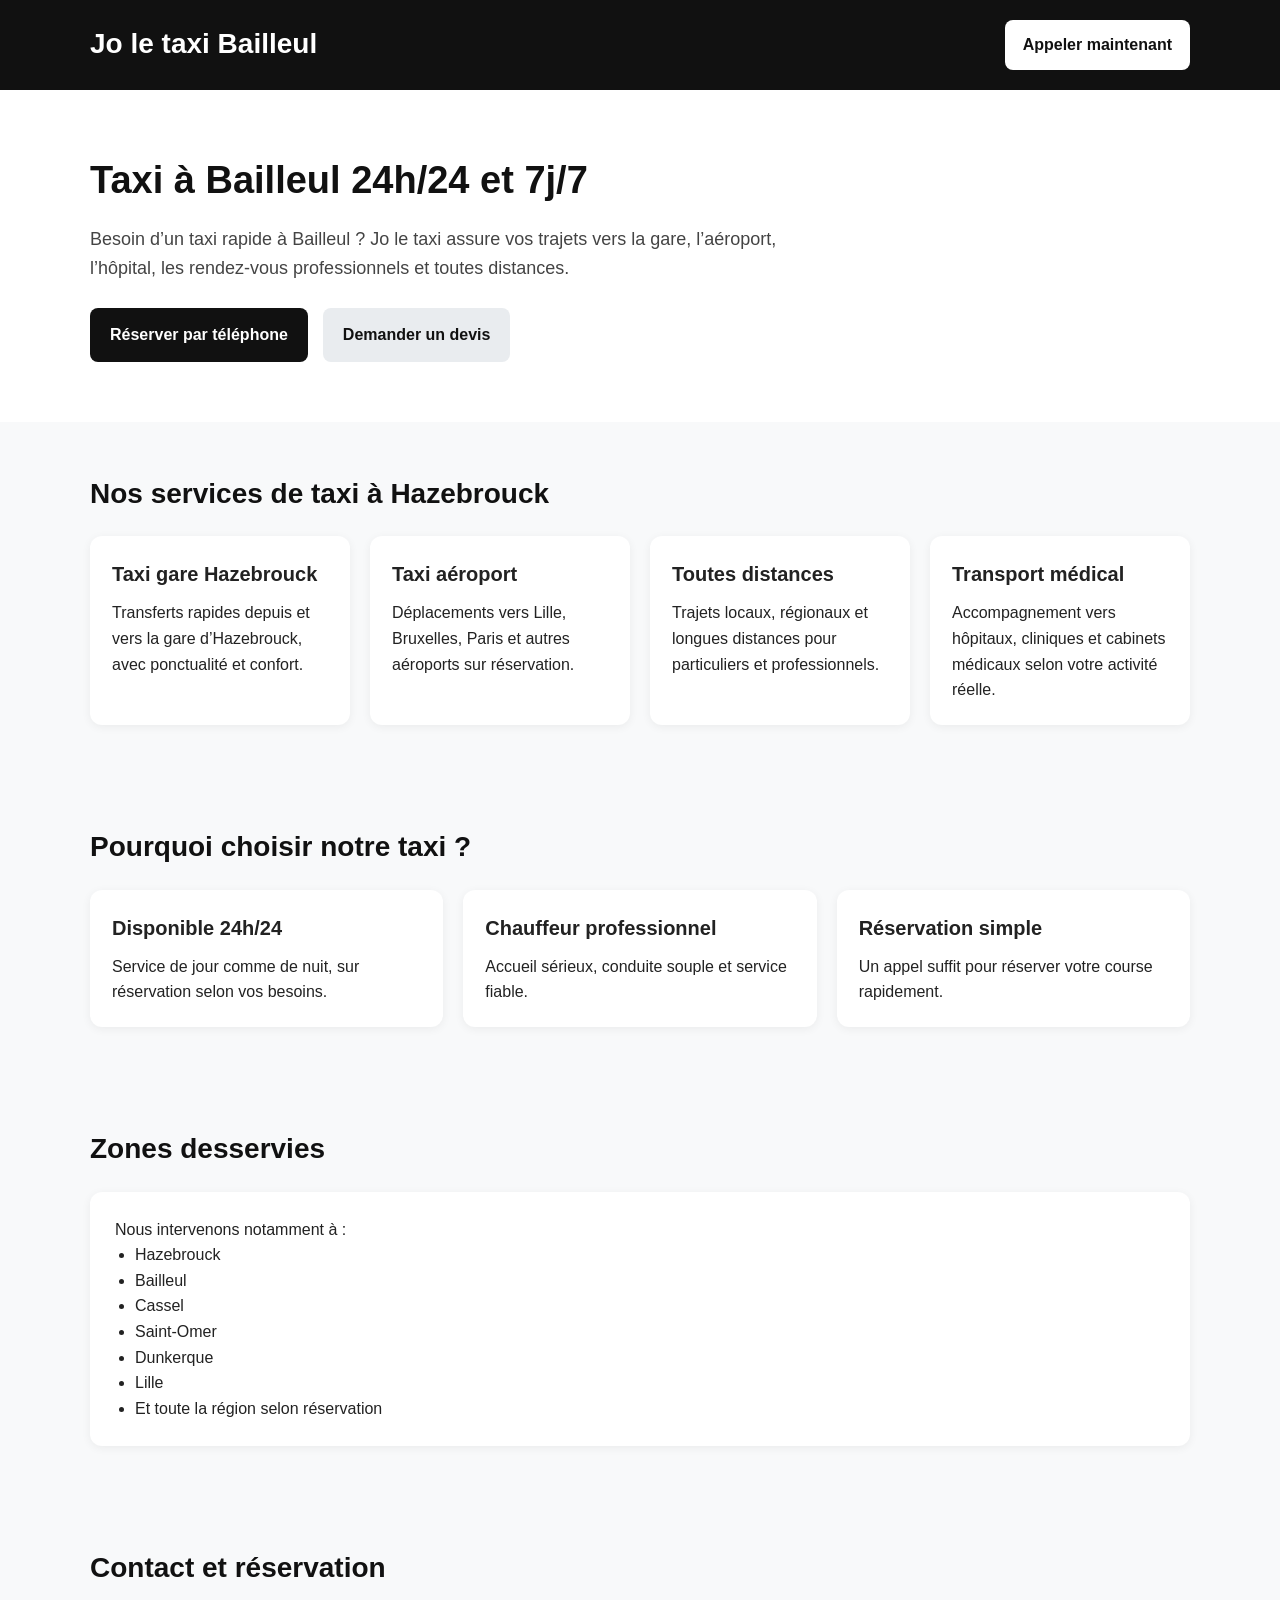
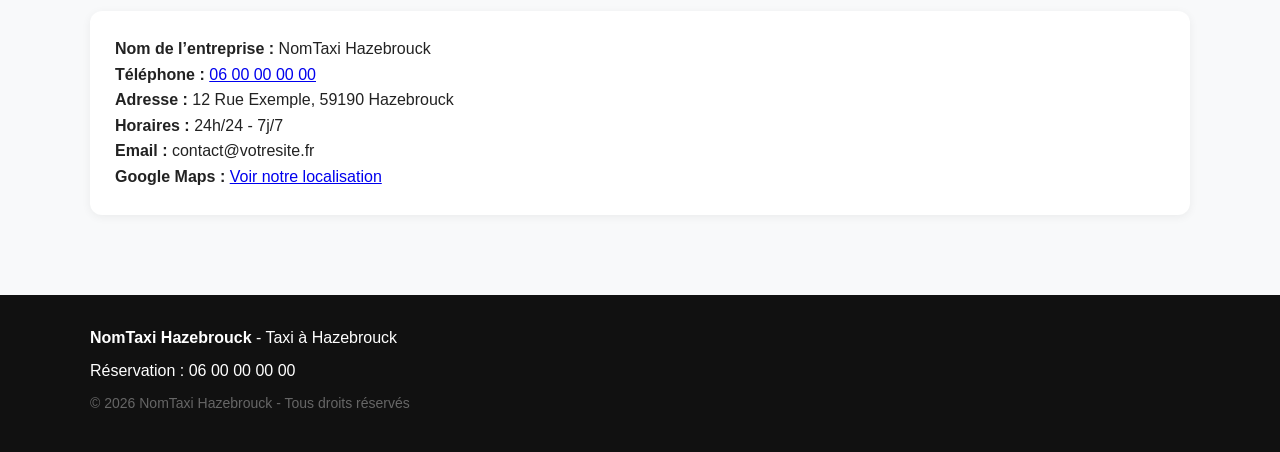
==== index.html @ 22ed18c1 "Add files via upload" ====
<!DOCTYPE html>
<html lang="fr">
<head>
  <meta charset="UTF-8" />
  <meta name="viewport" content="width=device-width, initial-scale=1.0" />

  <title>Taxi Hazebrouck | Réservation 24h/24 - Jo le taxi Hazebrouck</title>
  <meta name="description" content="Taxi à Hazebrouck disponible 24h/24 et 7j/7. Transport gare, aéroport, hôpital, longues distances. Réservation rapide par téléphone." />
  <meta name="keywords" content="taxi Hazebrouck, taxi gare Hazebrouck, taxi aéroport Hazebrouck, chauffeur privé Hazebrouck, transport médical Hazebrouck" />
  <meta name="author" content="NomTaxi Hazebrouck" />

  <meta property="og:title" content="Taxi Bailleul | Réservation rapide" />
  <meta property="og:description" content="Taxi à Bailleul 24h/24 - gare, aéroport, hôpital, toutes distances." />
  <meta property="og:type" content="website" />
  <meta property="og:locale" content="fr_FR" />

  <link rel="canonical" href="https://www.votresite.fr/" />

  <style>
    * {
      box-sizing: border-box;
      margin: 0;
      padding: 0;
      font-family: Arial, sans-serif;
    }

    body {
      line-height: 1.6;
      color: #222;
      background: #f8f9fa;
    }

    header {
      background: #111;
      color: white;
      padding: 20px 0;
    }

    .container {
      width: 90%;
      max-width: 1100px;
      margin: auto;
    }

    .topbar {
      display: flex;
      justify-content: space-between;
      align-items: center;
      flex-wrap: wrap;
      gap: 10px;
    }

    .logo {
      font-size: 28px;
      font-weight: bold;
    }

    .phone-btn {
      display: inline-block;
      background: #fff;
      color: #111;
      text-decoration: none;
      padding: 12px 18px;
      border-radius: 8px;
      font-weight: bold;
    }

    .hero {
      background: white;
      padding: 60px 0;
    }

    .hero h1 {
      font-size: 38px;
      margin-bottom: 15px;
      color: #111;
    }

    .hero p {
      font-size: 18px;
      margin-bottom: 25px;
      color: #444;
      max-width: 700px;
    }

    .cta-group {
      display: flex;
      gap: 15px;
      flex-wrap: wrap;
    }

    .btn {
      display: inline-block;
      padding: 14px 20px;
      border-radius: 8px;
      text-decoration: none;
      font-weight: bold;
    }

    .btn-primary {
      background: #111;
      color: white;
    }

    .btn-secondary {
      background: #e9ecef;
      color: #111;
    }

    section {
      padding: 50px 0;
    }

    h2 {
      font-size: 28px;
      margin-bottom: 20px;
      color: #111;
    }

    .cards {
      display: grid;
      grid-template-columns: repeat(auto-fit, minmax(240px, 1fr));
      gap: 20px;
    }

    .card {
      background: white;
      padding: 22px;
      border-radius: 12px;
      box-shadow: 0 2px 10px rgba(0,0,0,0.06);
    }

    .card h3 {
      margin-bottom: 10px;
      font-size: 20px;
    }

    .zones, .contact-box {
      background: white;
      padding: 25px;
      border-radius: 12px;
      box-shadow: 0 2px 10px rgba(0,0,0,0.06);
    }

    ul {
      padding-left: 20px;
    }

    footer {
      background: #111;
      color: white;
      padding: 30px 0;
      margin-top: 30px;
    }

    footer p {
      margin-bottom: 8px;
    }

    .small {
      font-size: 14px;
      color: #666;
    }

    @media (max-width: 768px) {
      .hero h1 {
        font-size: 30px;
      }

      .hero p {
        font-size: 16px;
      }
    }
  </style>

  <script type="application/ld+json">
  {
    "@context": "https://schema.org",
    "@type": "TaxiService",
    "name": "NomTaxi Hazebrouck",
    "image": "https://www.votresite.fr/logo.jpg",
    "url": "https://www.votresite.fr/",
    "telephone": "+33 6 00 00 00 00",
    "priceRange": "€€",
    "address": {
      "@type": "PostalAddress",
      "streetAddress": "12 Rue Exemple",
      "addressLocality": "Hazebrouck",
      "postalCode": "59190",
      "addressCountry": "FR"
    },
    "areaServed": [
      "Hazebrouck",
      "Bailleul",
      "Saint-Omer",
      "Dunkerque",
      "Lille"
    ],
    "openingHours": "Mo-Su 00:00-23:59",
    "description": "Service de taxi à Hazebrouck disponible 24h/24 et 7j/7 pour gare, aéroport, hôpital et longues distances."
  }
  </script>
</head>
<body>

  <header>
    <div class="container topbar">
      <div class="logo">Jo le taxi Bailleul</div>
      <a class="phone-btn" href="tel:+33633643836">Appeler maintenant</a>
    </div>
  </header>

  <main>
    <section class="hero">
      <div class="container">
        <h1>Taxi à Bailleul 24h/24 et 7j/7</h1>
        <p>
          Besoin d’un taxi rapide à Bailleul ? Jo le taxi assure vos trajets
          vers la gare, l’aéroport, l’hôpital, les rendez-vous professionnels et toutes distances.
        </p>
        <div class="cta-group">
          <a class="btn btn-primary" href="tel:+33600000000">Réserver par téléphone</a>
          <a class="btn btn-secondary" href="#contact">Demander un devis</a>
        </div>
      </div>
    </section>

    <section>
      <div class="container">
        <h2>Nos services de taxi à Hazebrouck</h2>
        <div class="cards">
          <div class="card">
            <h3>Taxi gare Hazebrouck</h3>
            <p>Transferts rapides depuis et vers la gare d’Hazebrouck, avec ponctualité et confort.</p>
          </div>
          <div class="card">
            <h3>Taxi aéroport</h3>
            <p>Déplacements vers Lille, Bruxelles, Paris et autres aéroports sur réservation.</p>
          </div>
          <div class="card">
            <h3>Toutes distances</h3>
            <p>Trajets locaux, régionaux et longues distances pour particuliers et professionnels.</p>
          </div>
          <div class="card">
            <h3>Transport médical</h3>
            <p>Accompagnement vers hôpitaux, cliniques et cabinets médicaux selon votre activité réelle.</p>
          </div>
        </div>
      </div>
    </section>

    <section>
      <div class="container">
        <h2>Pourquoi choisir notre taxi ?</h2>
        <div class="cards">
          <div class="card">
            <h3>Disponible 24h/24</h3>
            <p>Service de jour comme de nuit, sur réservation selon vos besoins.</p>
          </div>
          <div class="card">
            <h3>Chauffeur professionnel</h3>
            <p>Accueil sérieux, conduite souple et service fiable.</p>
          </div>
          <div class="card">
            <h3>Réservation simple</h3>
            <p>Un appel suffit pour réserver votre course rapidement.</p>
          </div>
        </div>
      </div>
    </section>

    <section>
      <div class="container">
        <h2>Zones desservies</h2>
        <div class="zones">
          <p>Nous intervenons notamment à :</p>
          <ul>
            <li>Hazebrouck</li>
            <li>Bailleul</li>
            <li>Cassel</li>
            <li>Saint-Omer</li>
            <li>Dunkerque</li>
            <li>Lille</li>
            <li>Et toute la région selon réservation</li>
          </ul>
        </div>
      </div>
    </section>

    <section id="contact">
      <div class="container">
        <h2>Contact et réservation</h2>
        <div class="contact-box">
          <p><strong>Nom de l’entreprise :</strong> NomTaxi Hazebrouck</p>
          <p><strong>Téléphone :</strong> <a href="tel:+33600000000">06 00 00 00 00</a></p>
          <p><strong>Adresse :</strong> 12 Rue Exemple, 59190 Hazebrouck</p>
          <p><strong>Horaires :</strong> 24h/24 - 7j/7</p>
          <p><strong>Email :</strong> contact@votresite.fr</p>
          <p>
            <strong>Google Maps :</strong>
            <a href="https://maps.google.com" target="_blank" rel="noopener noreferrer">
              Voir notre localisation
            </a>
          </p>
        </div>
      </div>
    </section>
  </main>

  <footer>
    <div class="container">
      <p><strong>NomTaxi Hazebrouck</strong> - Taxi à Hazebrouck</p>
      <p>Réservation : 06 00 00 00 00</p>
      <p class="small">© 2026 NomTaxi Hazebrouck - Tous droits réservés</p>
    </div>
  </footer>

</body>
</html>
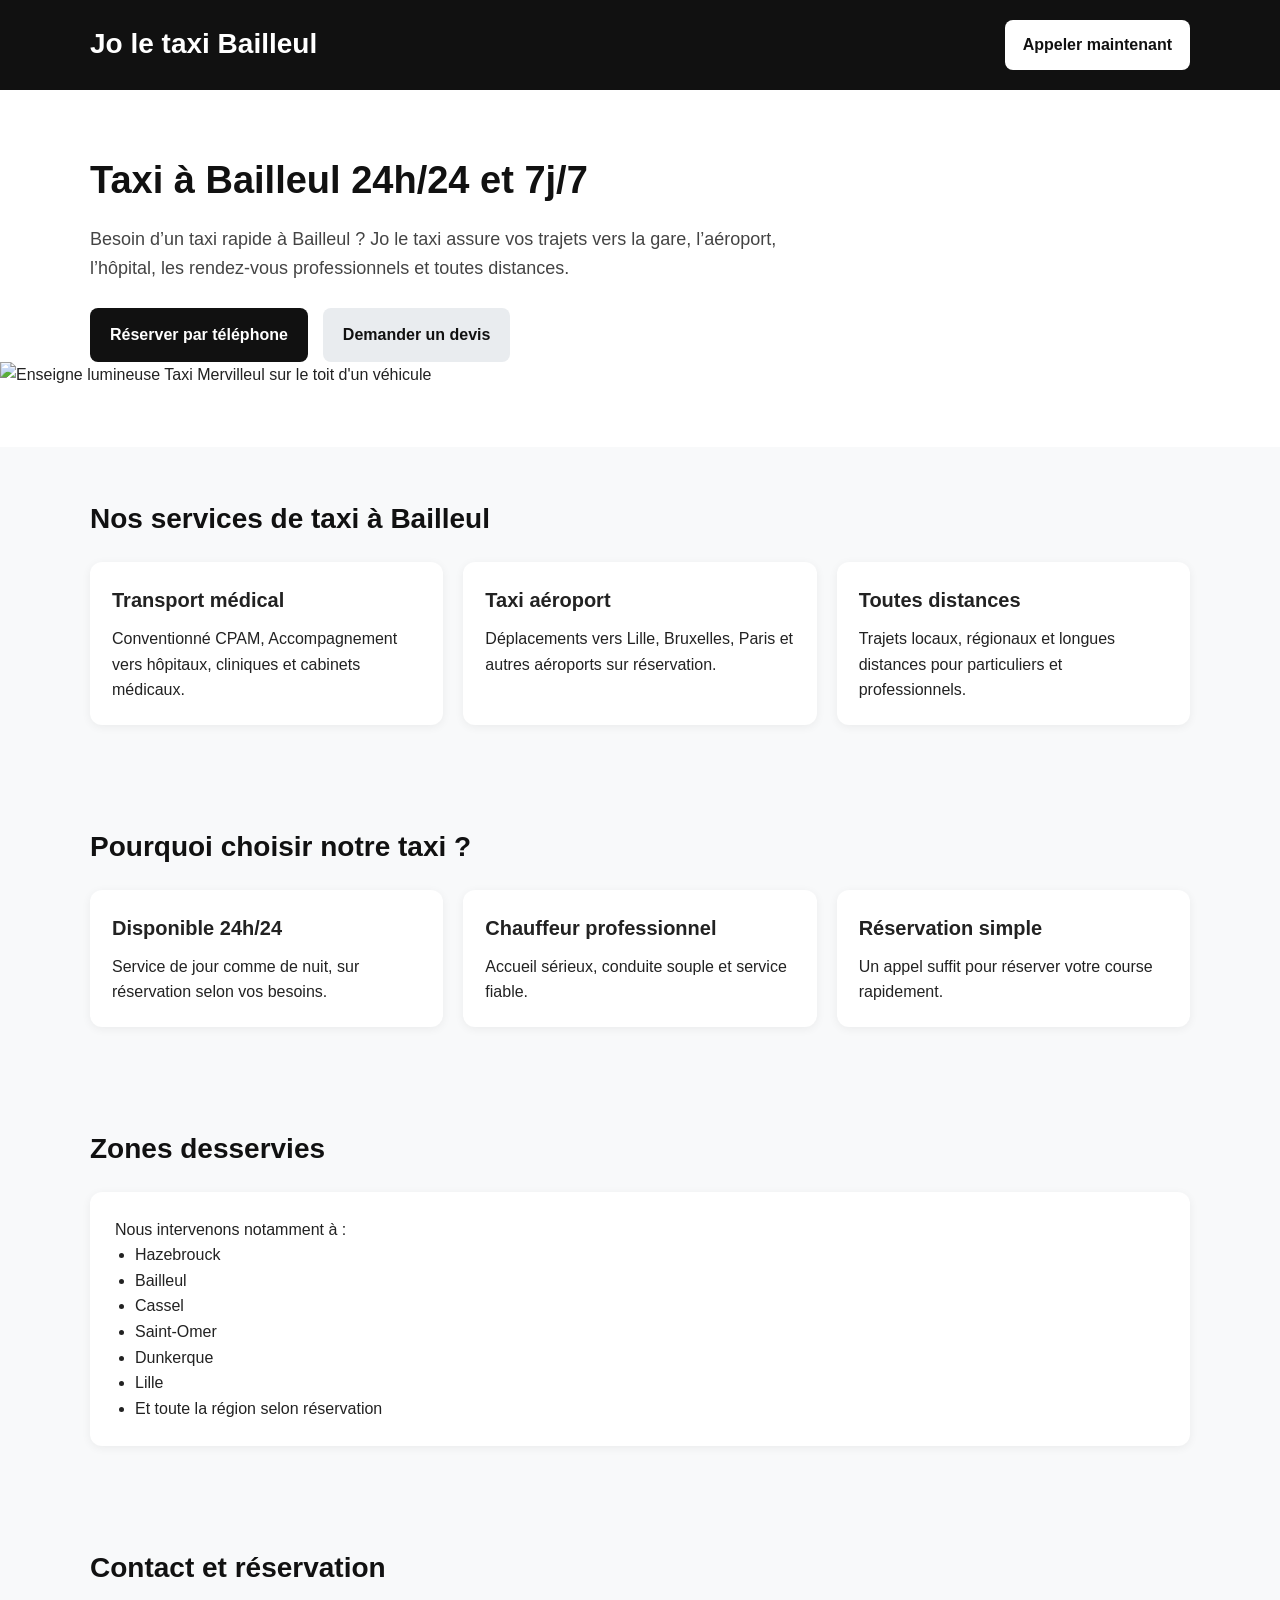
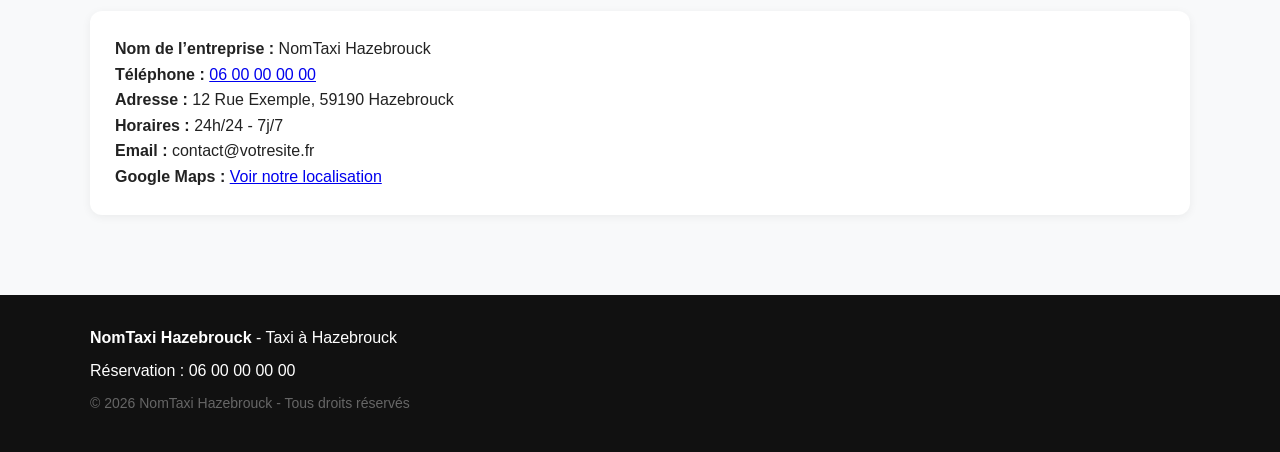
==== commit 135f79ef: "Add files via upload" ====
--- a/index.html
+++ b/index.html
@@ -14,7 +14,7 @@
   <meta property="og:type" content="website" />
   <meta property="og:locale" content="fr_FR" />
 
-  <link rel="canonical" href="https://www.votresite.fr/" />
+  <link rel="canonical" href="https://www.jotaxi.fr/" />
 
   <style>
     * {
@@ -179,7 +179,7 @@
     "@type": "TaxiService",
     "name": "NomTaxi Hazebrouck",
     "image": "https://www.votresite.fr/logo.jpg",
-    "url": "https://www.votresite.fr/",
+    "url": "https://www.jotaxi.fr/",
     "telephone": "+33 6 00 00 00 00",
     "priceRange": "€€",
     "address": {
@@ -197,7 +197,7 @@
       "Lille"
     ],
     "openingHours": "Mo-Su 00:00-23:59",
-    "description": "Service de taxi à Hazebrouck disponible 24h/24 et 7j/7 pour gare, aéroport, hôpital et longues distances."
+    "description": "Service de taxi à Bailleul disponible 24h/24 et 7j/7 pour gare, aéroport, hôpital et longues distances."
   }
   </script>
 </head>
@@ -223,15 +223,18 @@
           <a class="btn btn-secondary" href="#contact">Demander un devis</a>
         </div>
       </div>
+
+        <div class="hero-image">
+      <img src="ipmage.jpeg" alt="Enseigne lumineuse Taxi Mervilleul sur le toit d'un véhicule" />
     </section>
 
     <section>
       <div class="container">
-        <h2>Nos services de taxi à Hazebrouck</h2>
+        <h2>Nos services de taxi à Bailleul</h2>
         <div class="cards">
           <div class="card">
-            <h3>Taxi gare Hazebrouck</h3>
-            <p>Transferts rapides depuis et vers la gare d’Hazebrouck, avec ponctualité et confort.</p>
+            <h3>Transport médical</h3>
+            <p>Conventionné CPAM, Accompagnement vers hôpitaux, cliniques et cabinets médicaux.</p>
           </div>
           <div class="card">
             <h3>Taxi aéroport</h3>
@@ -241,10 +244,7 @@
             <h3>Toutes distances</h3>
             <p>Trajets locaux, régionaux et longues distances pour particuliers et professionnels.</p>
           </div>
-          <div class="card">
-            <h3>Transport médical</h3>
-            <p>Accompagnement vers hôpitaux, cliniques et cabinets médicaux selon votre activité réelle.</p>
-          </div>
+
         </div>
       </div>
     </section>
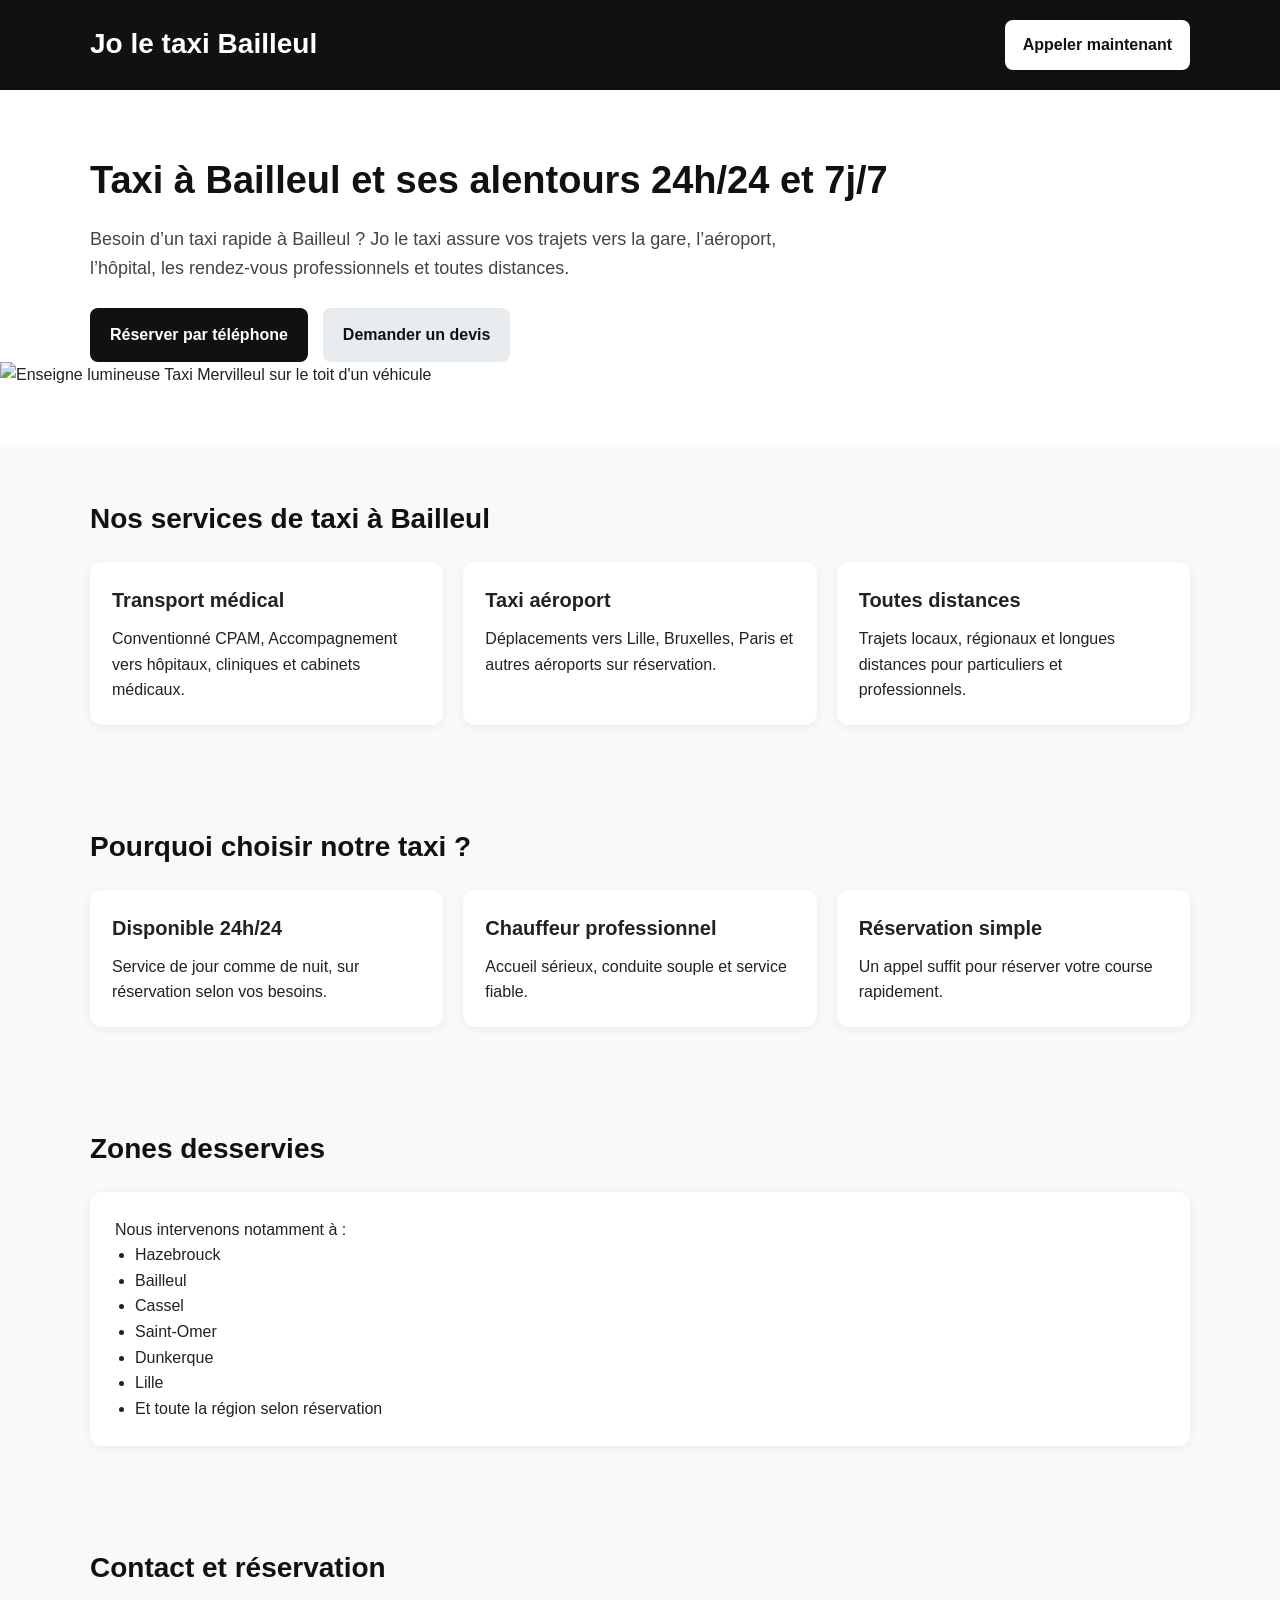
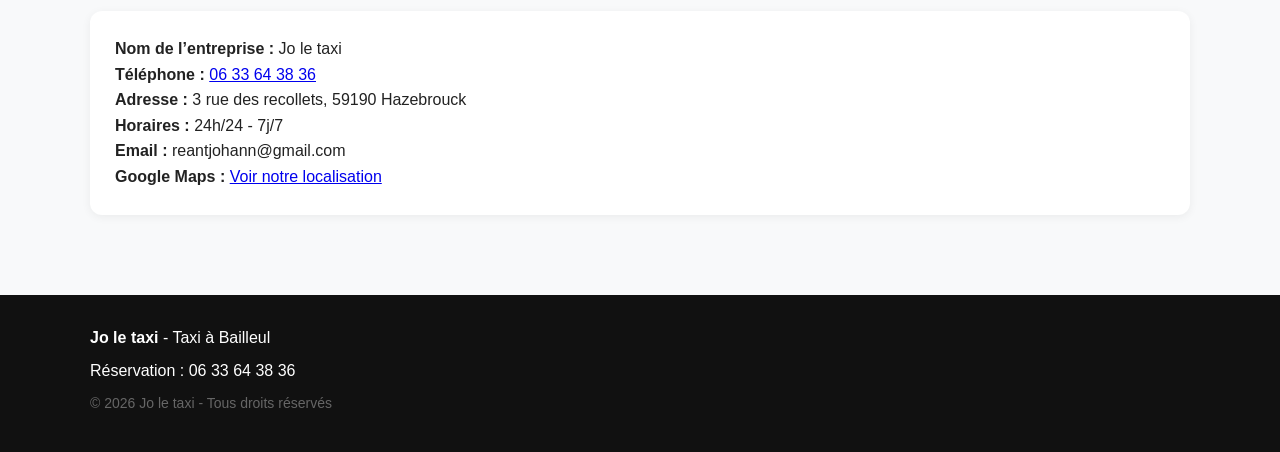
==== commit 8218af80: "Add files via upload" ====
--- a/index.html
+++ b/index.html
@@ -213,7 +213,7 @@
   <main>
     <section class="hero">
       <div class="container">
-        <h1>Taxi à Bailleul 24h/24 et 7j/7</h1>
+        <h1>Taxi à Bailleul et ses alentours 24h/24 et 7j/7</h1>
         <p>
           Besoin d’un taxi rapide à Bailleul ? Jo le taxi assure vos trajets
           vers la gare, l’aéroport, l’hôpital, les rendez-vous professionnels et toutes distances.
@@ -291,11 +291,11 @@
       <div class="container">
         <h2>Contact et réservation</h2>
         <div class="contact-box">
-          <p><strong>Nom de l’entreprise :</strong> NomTaxi Hazebrouck</p>
-          <p><strong>Téléphone :</strong> <a href="tel:+33600000000">06 00 00 00 00</a></p>
-          <p><strong>Adresse :</strong> 12 Rue Exemple, 59190 Hazebrouck</p>
+          <p><strong>Nom de l’entreprise :</strong> Jo le taxi</p>
+          <p><strong>Téléphone :</strong> <a href="tel:+33633643836">06 33 64 38 36</a></p>
+          <p><strong>Adresse :</strong> 3 rue des recollets, 59190 Hazebrouck</p>
           <p><strong>Horaires :</strong> 24h/24 - 7j/7</p>
-          <p><strong>Email :</strong> contact@votresite.fr</p>
+          <p><strong>Email :</strong> reantjohann@gmail.com</p>
           <p>
             <strong>Google Maps :</strong>
             <a href="https://maps.google.com" target="_blank" rel="noopener noreferrer">
@@ -309,9 +309,9 @@
 
   <footer>
     <div class="container">
-      <p><strong>NomTaxi Hazebrouck</strong> - Taxi à Hazebrouck</p>
-      <p>Réservation : 06 00 00 00 00</p>
-      <p class="small">© 2026 NomTaxi Hazebrouck - Tous droits réservés</p>
+      <p><strong>Jo le taxi</strong> - Taxi à Bailleul</p>
+      <p>Réservation : 06 33 64 38 36</p>
+      <p class="small">© 2026 Jo le taxi - Tous droits réservés</p>
     </div>
   </footer>
 
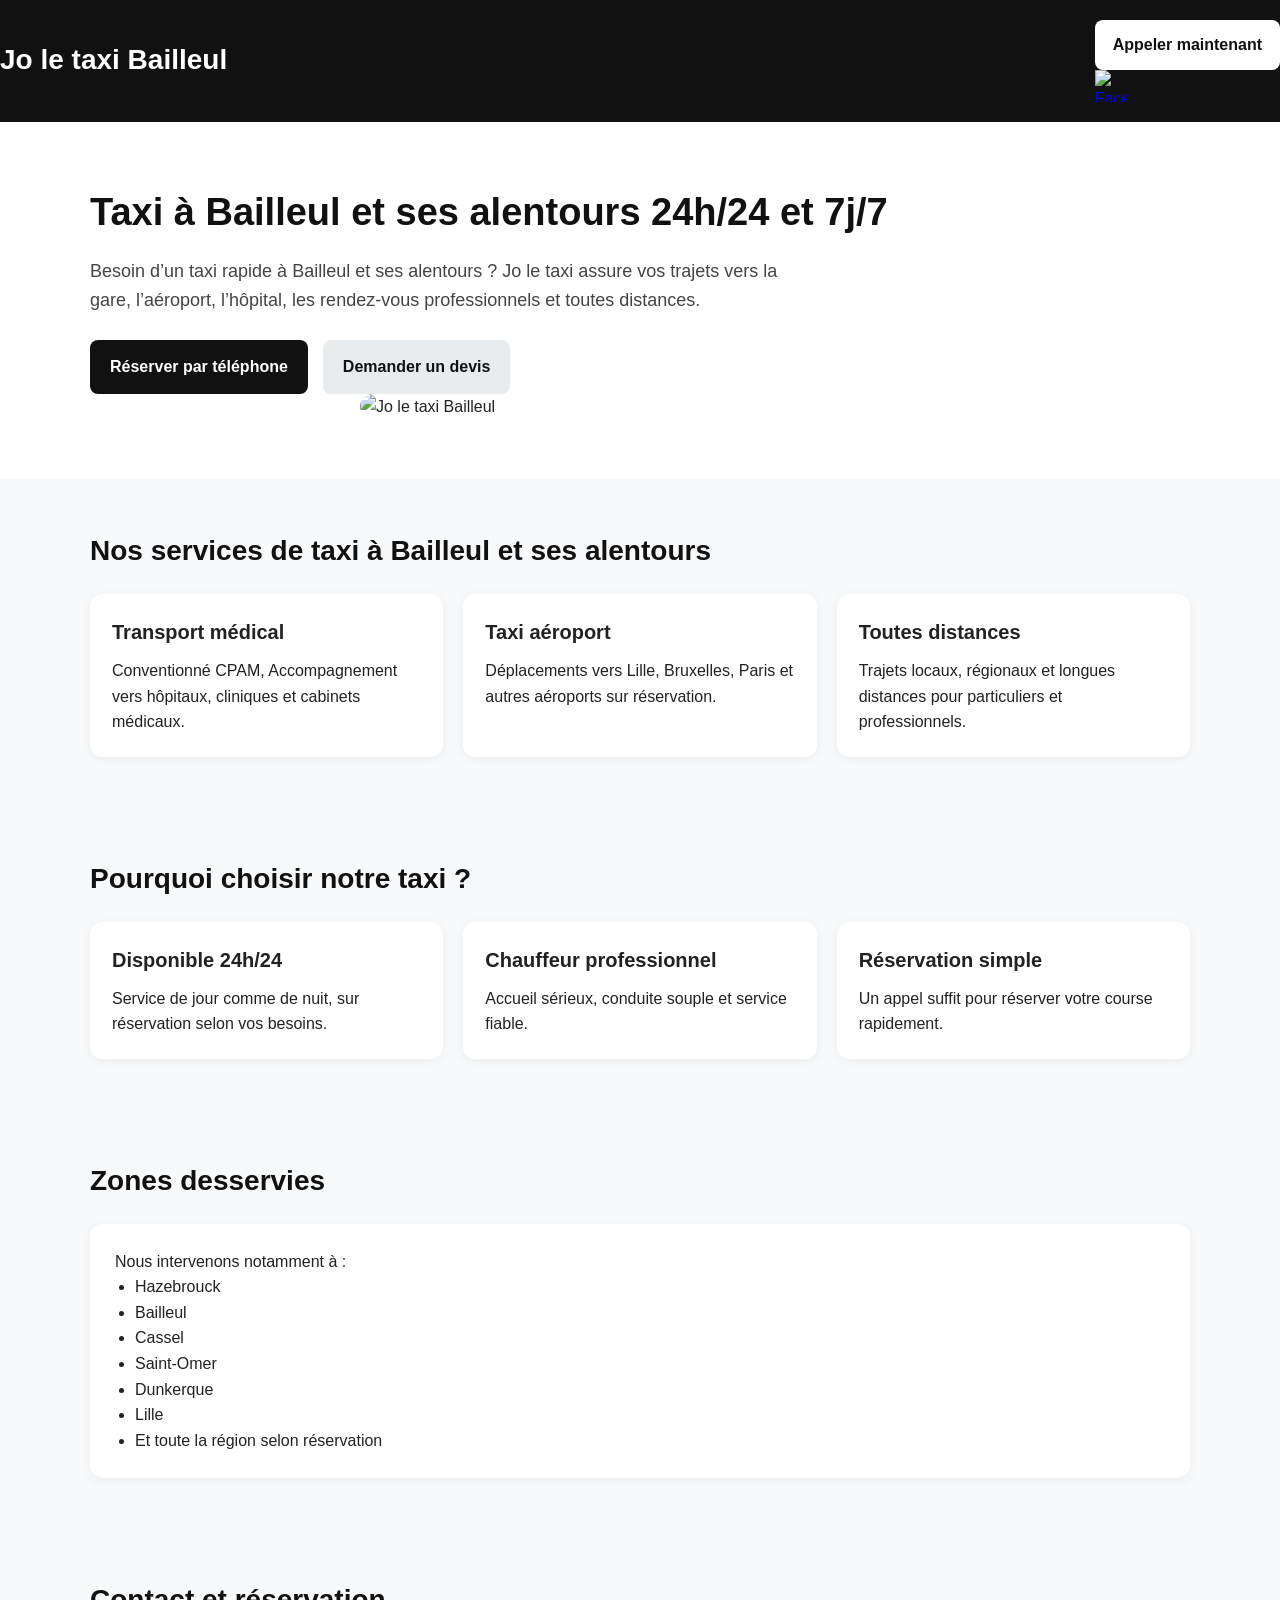
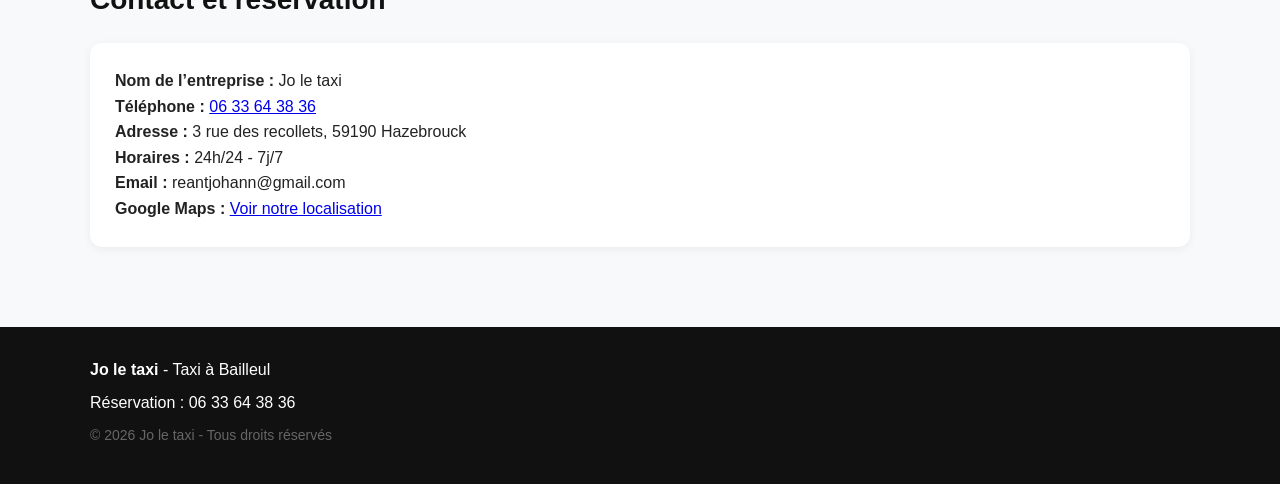
==== commit 2a232c18: "Add files via upload" ====
--- a/index.html
+++ b/index.html
@@ -15,7 +15,7 @@
   <meta property="og:locale" content="fr_FR" />
 
   <link rel="canonical" href="https://www.jotaxi.fr/" />
-
+<link href="css.css" rel="stylesheet">
   <style>
     * {
       box-sizing: border-box;
@@ -203,34 +203,45 @@
 </head>
 <body>
 
-  <header>
-    <div class="container topbar">
-      <div class="logo">Jo le taxi Bailleul</div>
+<header class="site-header">
+  <div class="topbar">
+    <div class="logo">Jo le taxi Bailleul</div>
+
+    <div class="right-box">
       <a class="phone-btn" href="tel:+33633643836">Appeler maintenant</a>
+
+      <a href="https://www.facebook.com/profile.php?id=61573490818932"
+         class="facebook-link"
+         target="_blank"
+         rel="noopener noreferrer">
+        <img src="image.png" alt="Facebook" style="width:32px; height:32px; object-fit:contain; display:block;">
+      </a>
     </div>
-  </header>
-
+  </div>
+</header>
   <main>
     <section class="hero">
       <div class="container">
         <h1>Taxi à Bailleul et ses alentours 24h/24 et 7j/7</h1>
         <p>
-          Besoin d’un taxi rapide à Bailleul ? Jo le taxi assure vos trajets
+          Besoin d’un taxi rapide à Bailleul et ses alentours ? Jo le taxi assure vos trajets
           vers la gare, l’aéroport, l’hôpital, les rendez-vous professionnels et toutes distances.
         </p>
         <div class="cta-group">
-          <a class="btn btn-primary" href="tel:+33600000000">Réserver par téléphone</a>
+          <a class="btn btn-primary" href="tel:+33633643836">Réserver par téléphone</a>
           <a class="btn btn-secondary" href="#contact">Demander un devis</a>
         </div>
       </div>
 
-        <div class="hero-image">
-      <img src="ipmage.jpeg" alt="Enseigne lumineuse Taxi Mervilleul sur le toit d'un véhicule" />
+        <div style="display:flex; justify-content:flex-end; width:100%;">
+  <img src="IMG.png" alt="Jo le taxi Bailleul"
+       style="width:420px; max-width:100%; border-radius:16px; display:block; margin-left:50; margin-right:500px;">
+</div>
     </section>
 
     <section>
       <div class="container">
-        <h2>Nos services de taxi à Bailleul</h2>
+        <h2>Nos services de taxi à Bailleul et ses alentours</h2>
         <div class="cards">
           <div class="card">
             <h3>Transport médical</h3>
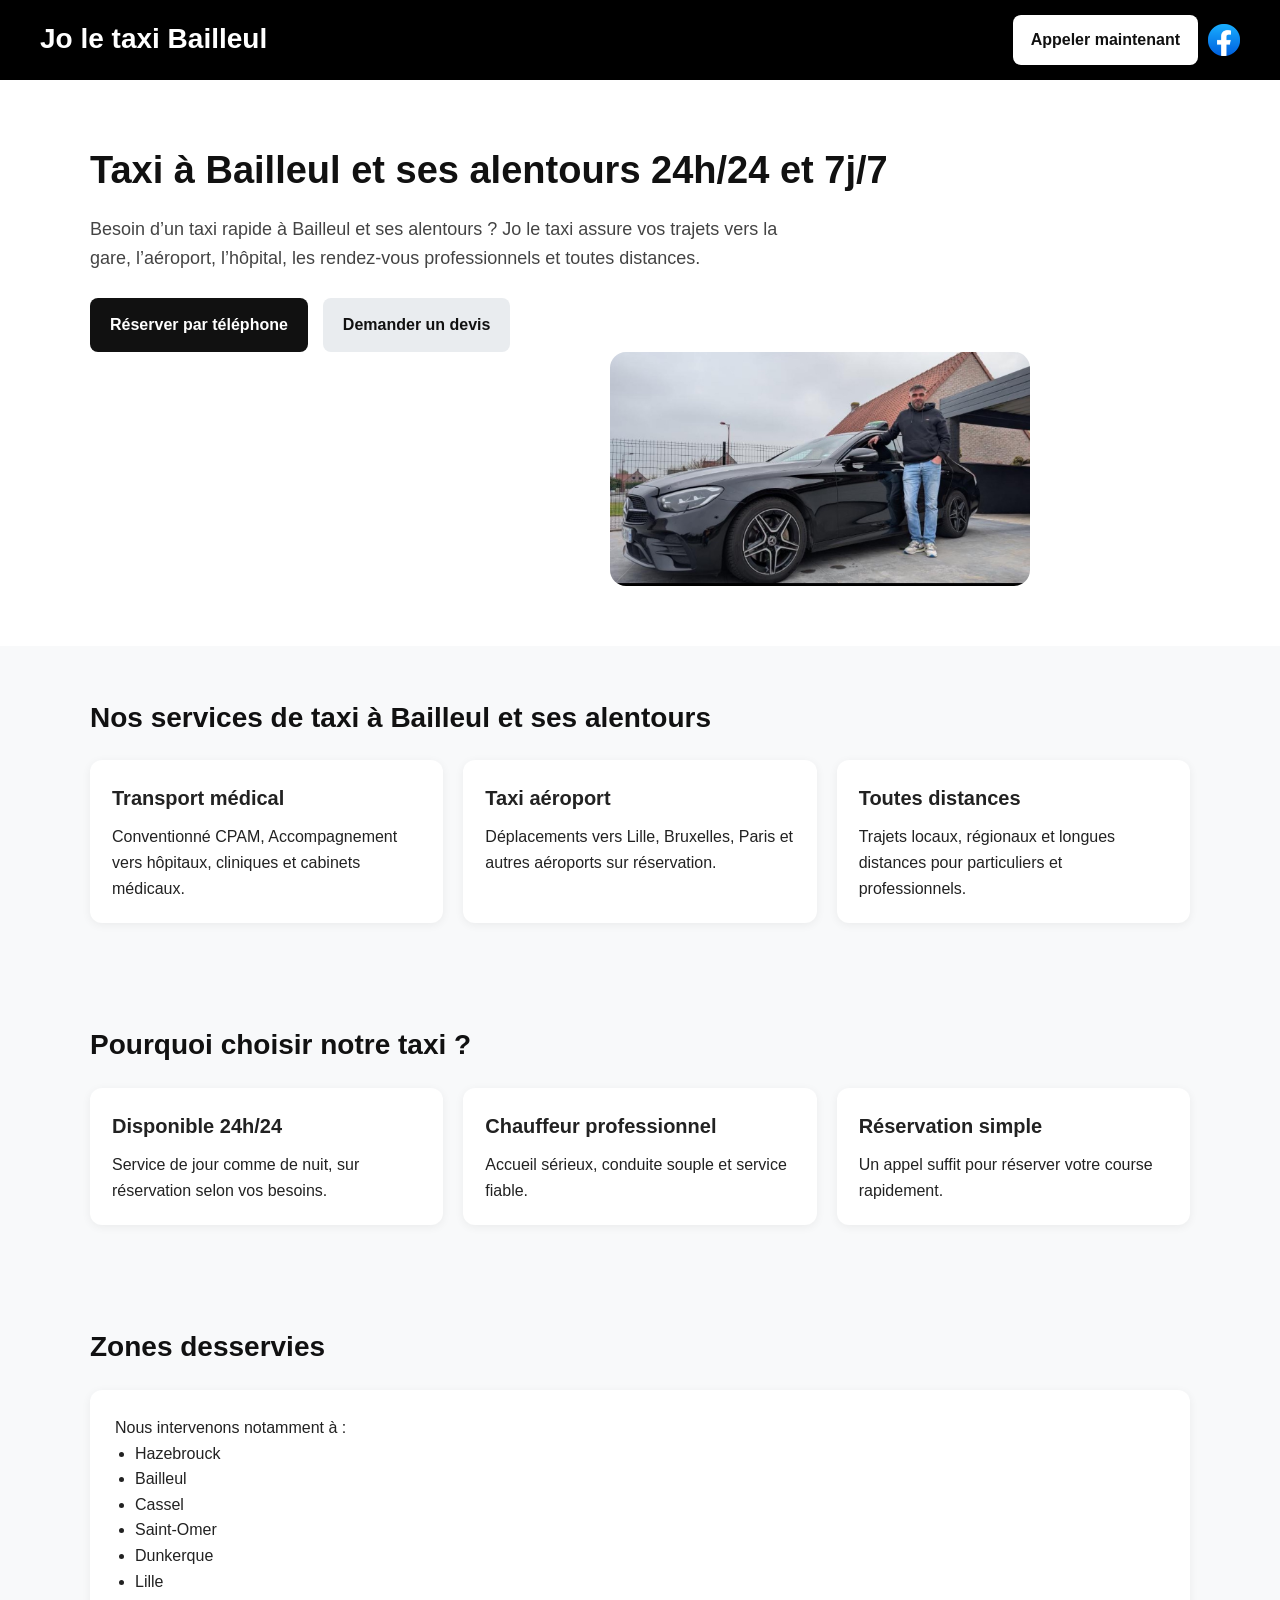
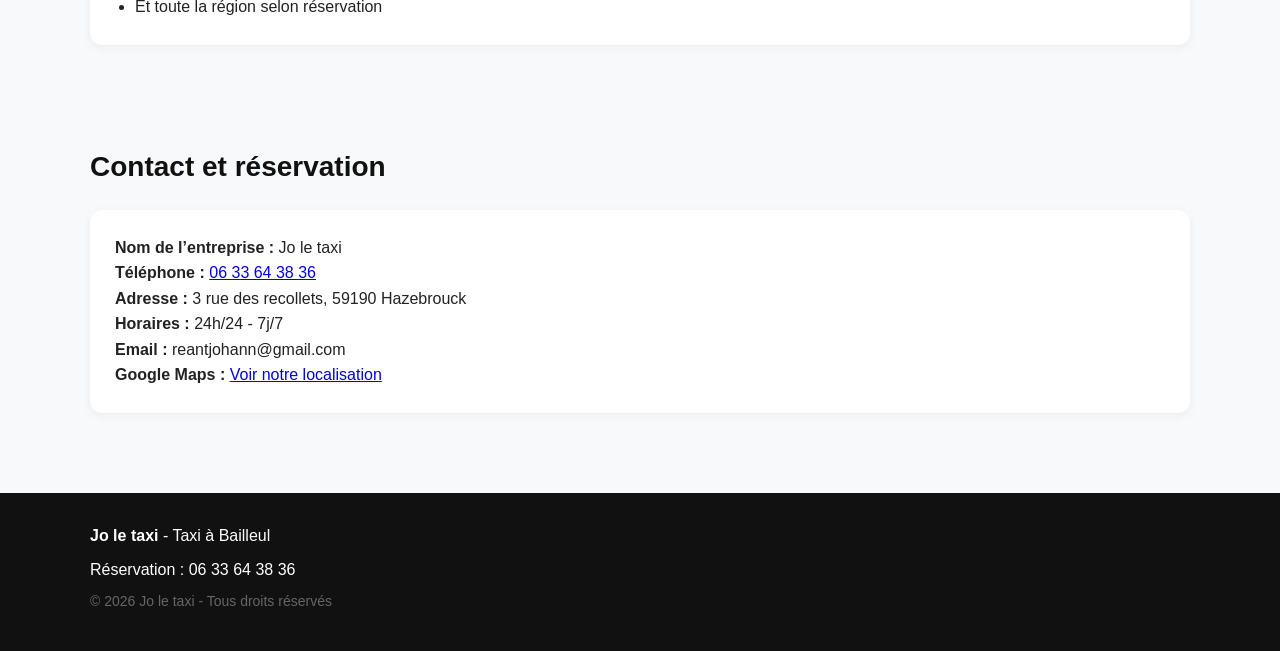
==== commit ae3717da: "Add files via upload" ====
--- a/index.html
+++ b/index.html
@@ -235,7 +235,7 @@
 
         <div style="display:flex; justify-content:flex-end; width:100%;">
   <img src="IMG.png" alt="Jo le taxi Bailleul"
-       style="width:420px; max-width:100%; border-radius:16px; display:block; margin-left:50; margin-right:500px;">
+       style="width:420px; max-width:100%; border-radius:16px; display:block; margin-left:50; margin-right:250px;">
 </div>
     </section>
 
--- a/css.css
+++ b/css.css
@@ -0,0 +1,99 @@
+<style>
+.hero-grid {
+  display: grid;
+  grid-template-columns: 1.1fr 0.9fr;
+  gap: 30px;
+  align-items: center;
+}
+
+.site-header {
+  background: #000;
+  padding: 15px 40px;
+}
+
+.topbar {
+  display: flex;
+  align-items: center;
+  justify-content: space-between;
+}
+
+.logo {
+  color: white;
+  font-size: 20px;
+  font-weight: 500;
+}
+
+.right-box {
+  display: flex !important;
+  flex-direction: row !important;
+  align-items: center !important;
+  gap: 10px;
+}
+
+.phone-btn {
+  display: inline-block;
+  background: white;
+  color: black;
+  text-decoration: none;
+  padding: 12px 18px;
+  border-radius: 8px;
+  font-weight: 600;
+  white-space: nowrap;
+}
+
+.facebook-link {
+  display: inline-flex !important;
+  align-items: center;
+  justify-content: center;
+  width: 32px;
+  height: 32px;
+  text-decoration: none;
+}
+
+.facebook-link img {
+  width: 32px !important;
+  height: 32px !important;
+  display: block;
+  object-fit: contain;
+}
+
+.hero-content {
+  display: flex;
+  align-items: center;
+  justify-content: space-between;
+  gap: 60px;
+}
+
+.hero-text {
+  flex: 1;
+  max-width: 600px;
+}
+
+.hero-image {
+  flex: 1;
+  display: flex;
+  justify-content: flex-end; /* pousse l'image à droite */
+}
+
+.hero-image img {
+  width: 100%;
+  max-width: 420px;
+  border-radius: 16px;
+  display: block;
+}
+.hero-image img {
+  width: 100%;
+  max-width: 420px;
+  display: block;
+  margin: 0 auto;
+  border-radius: 16px;
+  box-shadow: 0 10px 30px rgba(0,0,0,0.15);
+  object-fit: cover;
+}
+
+@media (max-width: 768px) {
+  .hero-grid {
+    grid-template-columns: 1fr;
+  }
+}
+</style>
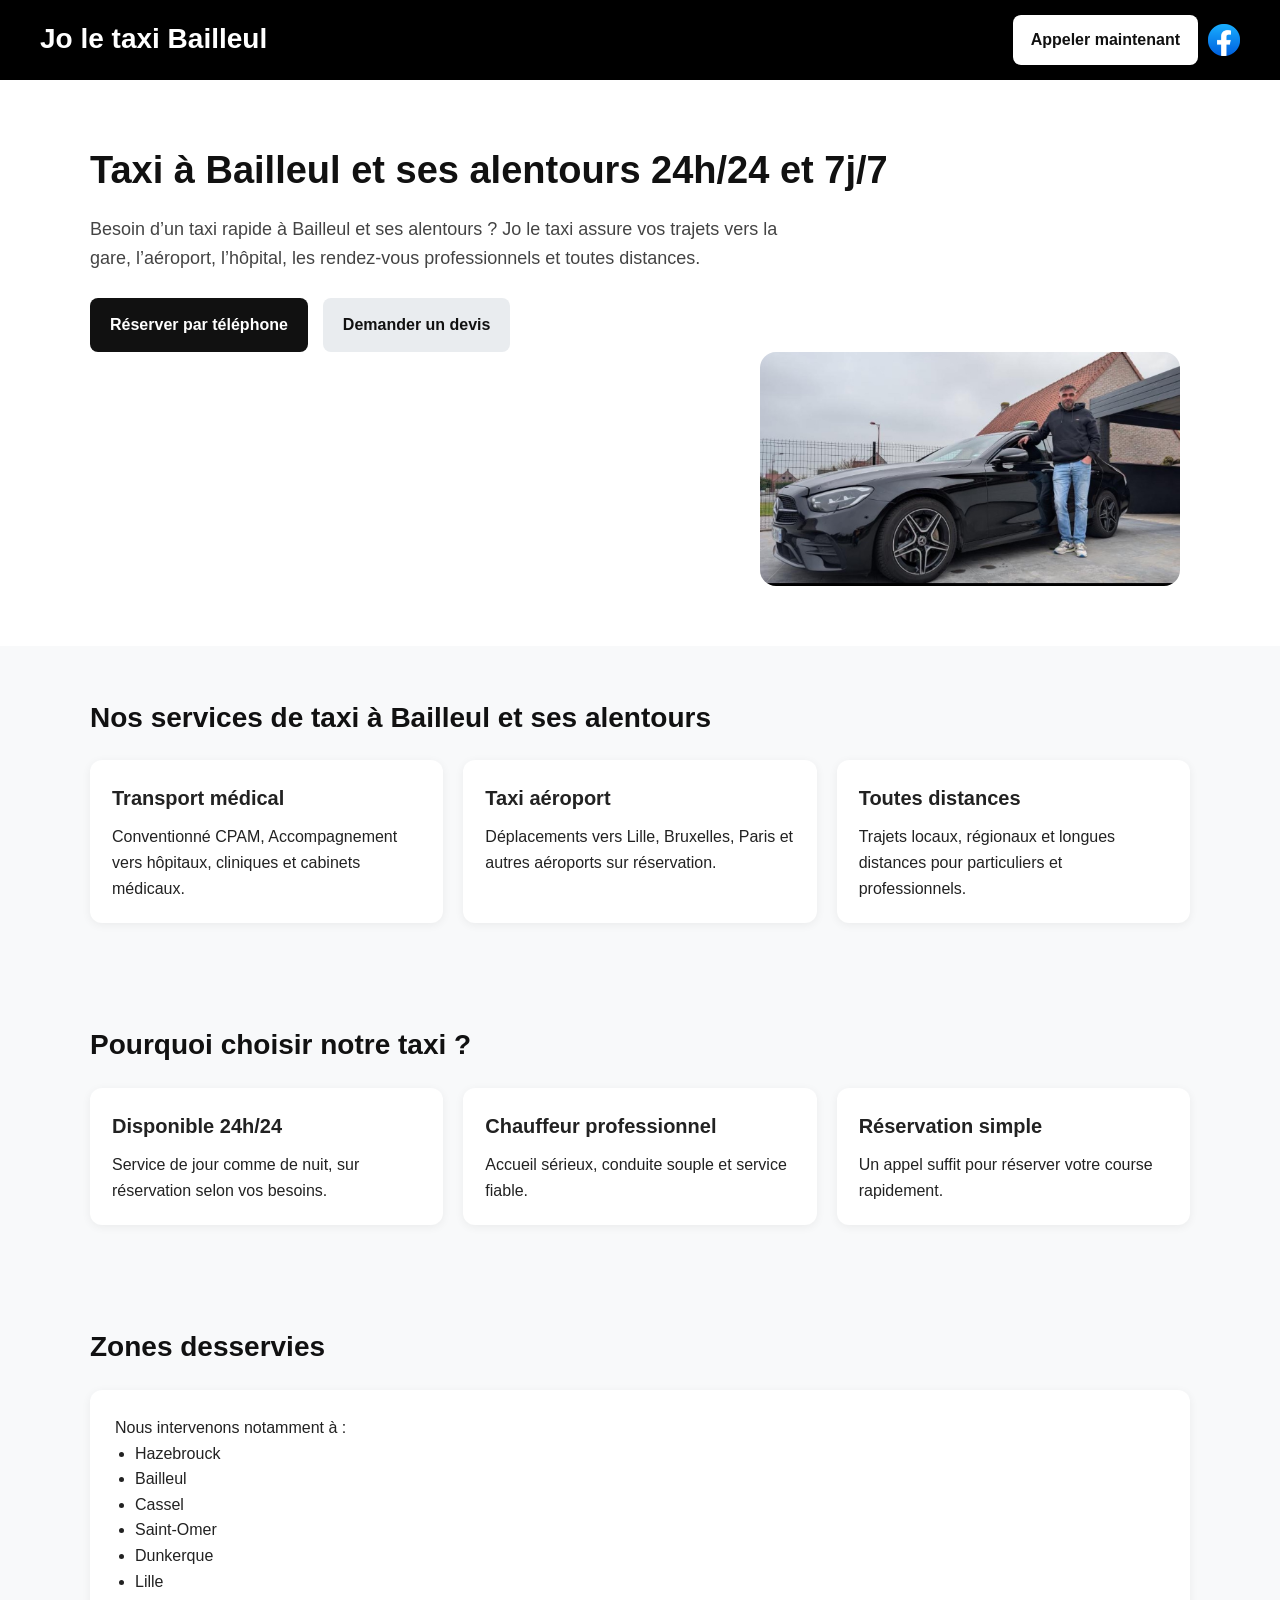
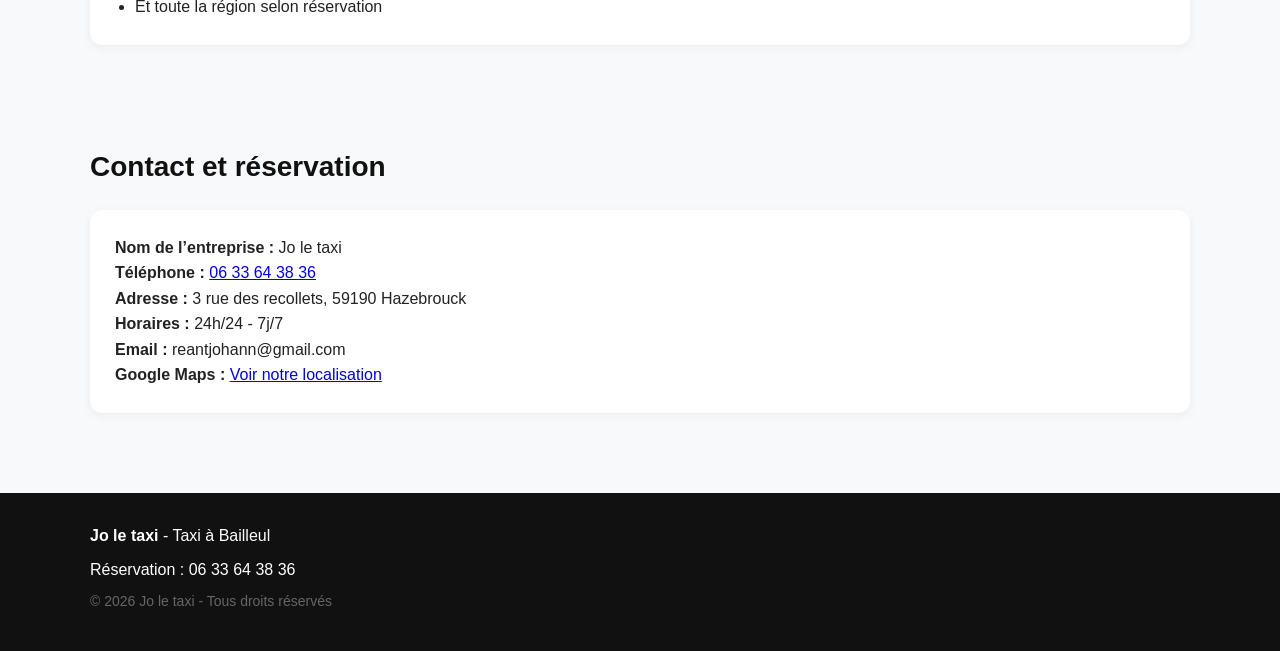
==== commit d028c300: "Add files via upload" ====
--- a/index.html
+++ b/index.html
@@ -235,7 +235,7 @@
 
         <div style="display:flex; justify-content:flex-end; width:100%;">
   <img src="IMG.png" alt="Jo le taxi Bailleul"
-       style="width:420px; max-width:100%; border-radius:16px; display:block; margin-left:50; margin-right:250px;">
+       style="width:420px; max-width:100%; border-radius:16px; display:block; margin-left:50; margin-right:100px;">
 </div>
     </section>
 
